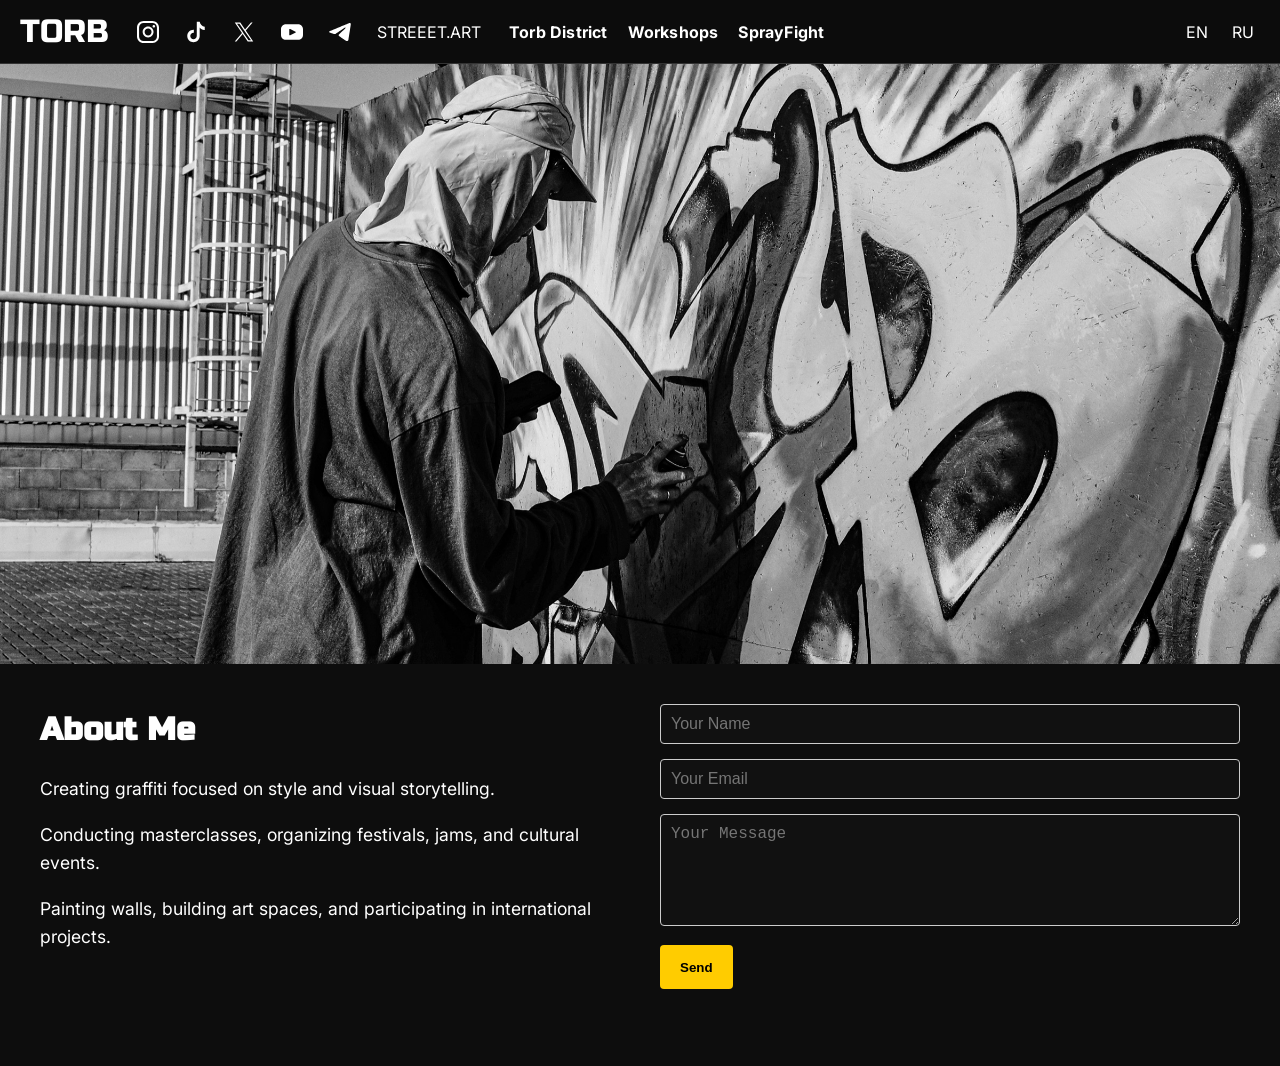
==== index.html @ d8ddc33f "Remove selected homepage carousel photos" ====
<!DOCTYPE html>
<html lang="en">
<head>
<meta charset="UTF-8" />
<meta name="viewport" content="width=device-width, initial-scale=1" />
<title>TORB — Graffiti Artist | Workshops & SprayFight</title>
<link rel="icon" href="favicon.webp" type="image/png" />
<link rel="apple-touch-icon" href="favicon.webp">
<meta name="theme-color" content="#000000" />
<meta name="google-site-verification" content="ERMoFBb7qqe_GTZfEtqPNpp0pk1r8hO4a1WRg-1dMgc" />
<meta name="description" content="TORB — graffiti artist. Workshops, festivals, SprayFight system, Torb District." />
<meta property="og:title" content="TORB — Graffiti Artist" />
<meta property="og:description" content="Workshops, festivals, SprayFight system, Torb District." />
<meta property="og:image" content="https://www.trbkwsk.com/festival5.jpg" />
<meta property="og:url" content="https://www.trbkwsk.com/" />
<link rel="canonical" href="https://www.trbkwsk.com/" />
<link href="https://fonts.googleapis.com/css2?family=Russo+One&family=Inter:wght@300;400;700&display=swap" rel="stylesheet" />

<style>
:root { --accent:#ffcc00; --line:#333; }

body {
  margin: 0;
  padding: 0;
  background: #0d0d0d;
  color: #fff;
  font-family: 'Inter', sans-serif;
  overflow-x: hidden;
}

/* ===== HEADER ===== */
header {
  display: flex;
  align-items: center;
  justify-content: space-between;
  padding: 12px 20px;
  border-bottom: 1px solid var(--line);
  flex-wrap: wrap;
  background: rgba(13,13,13,.85);
  backdrop-filter: blur(6px);
  position: sticky;
  top: 0;
  z-index: 1000;
}

/* left cluster: logo + socials + links */
.header-left {
  display: flex;
  align-items: center;
  gap: 20px;
  flex-wrap: wrap;
}

.logo {
  font-family: 'Russo One', sans-serif;
  font-size: 2rem;
  color: #fff;
  text-decoration: none;
  white-space: nowrap;
}
.logo:hover { color: var(--accent); }

/* socials */
.socials {
  display: flex;
  align-items: center;
  gap: 10px;
}
.socials a.icon-link, .mobile-socials a.icon-link{
  display:inline-flex; align-items:center; justify-content:center;
  width:38px; height:38px; border-radius:50%;
  color:#fff; text-decoration:none;
  transition: color .2s, background-color .2s, transform .1s;
}
.socials a.icon-link:hover, .mobile-socials a.icon-link:hover{
  color:var(--accent); background:rgba(255,204,0,.08);
}
.socials a.icon-link:active, .mobile-socials a.icon-link:active{ transform:scale(.96); }

.icon {
  width:22px; height:22px; display:inline-block;
  background-color: currentColor;
  -webkit-mask: var(--icon) no-repeat center / contain;
          mask: var(--icon) no-repeat center / contain;
}

.socials a.text-link, .mobile-socials a.text-link{
  color:#fff; text-decoration:none; font-size:1rem; padding:5px 8px; transition:color .2s;
}
.socials a.text-link:hover, .mobile-socials a.text-link:hover{ color:var(--accent); }
.socials a.text-link:visited, .mobile-socials a.text-link:visited{ color:#fff; }

/* nav links */
.sprayfight-link{
  font:700 1rem/1 'Inter',sans-serif;
  color:#fff; text-decoration:none; letter-spacing:.2px; transition:color .2s;
  white-space:nowrap;
}
.sprayfight-link:hover{ color:var(--accent); }

/* languages */
.language-switch{ display:flex; align-items:center; gap:12px; white-space:nowrap; }
.language-switch a{
  color:#fff; text-decoration:none; font-size:1rem; padding:4px 6px; transition:.2s;
}
.language-switch a:hover{ color:var(--accent); }

/* ===== SLIDER ===== */
.slider-container {
  position: relative;
  width: 100%;
  height: 600px;
  overflow: hidden;
  margin: 0 auto;
}
.slide {
  position: absolute;
  inset: 0;
  background-size: cover;
  background-position: center;
  opacity: 0;
  transition: opacity 0.8s ease;
}
.slide.active { opacity: 1; z-index: 1; }

/* ===== CONTENT ===== */
.content-section {
  display: flex;
  flex-wrap: wrap;
  padding: 40px;
  gap: 40px;
}
.about { flex: 1 1 400px; font-size: 1.1rem; line-height: 1.6; }
.about h2 {
  font-family: 'Russo One', sans-serif; font-size: 2rem; margin: 0 0 20px; color: #fff; text-align: left;
}
.contact-form { flex: 1 1 400px; }
.contact-form input, .contact-form textarea {
  width: 100%; margin-bottom: 15px; padding: 10px; font-size: 1rem; border-radius: 4px; border: 1px solid #ccc; box-sizing: border-box;
  background:#111; color:#fff;
}
.contact-form input:focus, .contact-form textarea:focus{ border-color:#777; }
.contact-form button{
  padding:12px 20px; background:var(--accent); color:#000; border:none; cursor:pointer; font-weight:700; transition:.2s;
}
.contact-form button:hover{ background:#e6b800; }

/* ===== MOBILE ===== */
.mobile-socials {
  display: none;
  justify-content: center;
  flex-wrap: wrap;
  gap: 10px;
  padding: 20px;
  box-sizing: border-box;
}

/* burger button */
.burger{
  display:none; align-items:center; justify-content:center;
  width:38px; height:38px; border-radius:8px;
  background:#111; color:#fff; border:1px solid var(--line);
  cursor:pointer; transition:transform .15s, background-color .2s, color .2s;
}
.burger:active{ transform:scale(.96); }
.burger[aria-expanded="true"]{ background:#151515; }

/* mobile slide menu */
.mobile-menu{
  position: fixed; top: 60px;
  right: 0; left: 0;
  background: rgba(13,13,13,.96);
  backdrop-filter: blur(8px);
  border-top: 1px solid var(--line);
  display: flex; flex-direction: column;
  gap: 10px; padding: 14px 16px; z-index: 1001;
}
/* гарантированно скрыто по умолчанию */
.mobile-menu[hidden]{ display:none !important; }

.mobile-menu a{
  color:#fff; text-decoration:none; font:700 1.05rem/1.3 'Inter', sans-serif;
  padding:10px 6px; border-radius:6px; transition: color .2s, background-color .2s;
}
.mobile-menu a:hover{ color:var(--accent); background:rgba(255,204,0,.08); }

@media (max-width: 900px) {
  .slider-container { height: 400px; }
  .content-section { flex-direction: column; padding: 24px; gap: 24px; }
  .mobile-socials { display: flex; }
  .socials { display: none; }

  /* показываем сендвич, скрываем десктопные вкладки */
  .burger{ display:inline-flex; }
  .header-left .sprayfight-link{ display:none; }
  .header-left{ gap:12px; }
  .logo{ order:1; }
  .burger{ order:0; }
  .language-switch{ display:flex; }
}
@media (max-width: 500px) {
  .slider-container { height: 300px; }
}

.reveal {
  opacity: 0;
  transform: translateY(30px);
  transition: opacity 0.6s ease, transform 0.6s ease;
}
.reveal.visible {
  opacity: 1;
  transform: translateY(0);
}
</style>
<link rel="stylesheet" href="shared.css" />

<link rel="alternate" hreflang="en" href="https://www.trbkwsk.com/index.html" />
<link rel="alternate" hreflang="ru" href="https://www.trbkwsk.com/index-ru.html" />
<!-- Yandex.Metrika counter -->
<script type="text/javascript">
    (function(m,e,t,r,i,k,a){
        m[i]=m[i]||function(){(m[i].a=m[i].a||[]).push(arguments)};
        m[i].l=1*new Date();
        for (var j = 0; j < document.scripts.length; j++) {if (document.scripts[j].src === r) { return; }}
        k=e.createElement(t),a=e.getElementsByTagName(t)[0],k.async=1,k.src=r,a.parentNode.insertBefore(k,a)
    })(window, document,'script','https://mc.yandex.ru/metrika/tag.js?id=108789136', 'ym');
    ym(108789136, 'init', {ssr:true, webvisor:true, clickmap:true, ecommerce:"dataLayer", referrer: document.referrer, url: location.href, accurateTrackBounce:true, trackLinks:true});
</script>
<noscript><div><img src="https://mc.yandex.ru/watch/108789136" style="position:absolute; left:-9999px;" alt="" /></div></noscript>
<!-- /Yandex.Metrika counter -->
<script>
if (!sessionStorage.getItem('lang-checked')) {
  sessionStorage.setItem('lang-checked', '1');
  fetch('https://ipapi.co/country/')
    .then(r => r.text())
    .then(country => {
      if (country.trim() === 'RU') {
        window.location.href = '/index-ru.html';
      }
    })
    .catch(() => {});
}
</script>
</head>
<body>

<header>
  <div class="header-left">
    <button class="burger" aria-label="Open menu" aria-expanded="false" aria-controls="mobile-menu">☰</button>
    <a href="index.html" class="logo">TORB</a>

    <div class="socials" aria-label="Social links">
      <a class="icon-link" href="https://www.instagram.com/trbkwsk/" target="_blank" rel="noopener noreferrer" aria-label="Instagram">
        <span class="icon" style="--icon: url('instagram.svg');"></span>
      </a>
      <a class="icon-link" href="https://www.tiktok.com/@trbkwsk" target="_blank" rel="noopener noreferrer" aria-label="TikTok">
        <span class="icon" style="--icon: url('tiktok.svg');"></span>
      </a>
      <a class="icon-link" href="https://x.com/trbkwsk?s=21" target="_blank" rel="noopener noreferrer" aria-label="X">
        <span class="icon" style="--icon: url('x.svg');"></span>
      </a>
      <a class="icon-link" href="https://youtube.com/@trbkwsk" target="_blank" rel="noopener noreferrer" aria-label="YouTube">
        <span class="icon" style="--icon: url('youtube.svg');"></span>
      </a>
      <a class="icon-link" href="https://t.me/trbkwskalsoknownastorb" target="_blank" rel="noopener noreferrer" aria-label="Telegram">
        <span class="icon" style="--icon: url('telegram.svg');"></span>
      </a>
      <a href="https://streeet.art/@trbkwsk" target="_blank" rel="noopener noreferrer" class="text-link">STREEET.ART</a>
    </div>

    <!-- new sections -->
    <a href="torb-district.html" class="sprayfight-link">Torb District</a>
    <a href="workshops.html" class="sprayfight-link">Workshops</a>
    <a href="sprayfight.html" class="sprayfight-link">SprayFight</a>
  </div>

  <div class="language-switch">
    <!-- EN RU порядок, EN активен -->
  <a href="index.html" aria-current="page">EN</a>
  <a href="index-ru.html">RU</a>
</div>
</header>

<!-- Mobile slide menu (по умолчанию скрыто) -->
<nav id="mobile-menu" class="mobile-menu" hidden>
  <a href="torb-district.html">Torb District</a>
  <a href="workshops.html">Workshops</a>
  <a href="sprayfight.html">SprayFight System</a>
</nav>

<!-- Slider -->
<div class="slider-container">
  <div class="slide active" style="background-image: url('festival5.jpg');"></div>
  <div class="slide" data-bg="festival6.jpg"></div>
  <div class="slide" data-bg="festival7.jpg"></div>
</div>

<!-- About & Contact -->
<div class="content-section reveal">
 <div class="about reveal">
  <h2>About Me</h2>
  <p>Creating graffiti focused on style and visual storytelling.</p>
  <p>Conducting masterclasses, organizing festivals, jams, and cultural events.</p>
  <p>Painting walls, building art spaces, and participating in international projects.</p>
</div>

  <form class="contact-form" id="contact" data-contact-form data-endpoint="https://ultrat0rb.trbkwsk.com:8443/api/contact" data-sending-text="Sending..." data-required-text="Fill all fields" data-success-text="Message sent. I will get back to you soon." data-error-text="Could not send the message. Please try Telegram or Instagram.">
    <input type="text" name="name" placeholder="Your Name" autocomplete="name" required>
    <input type="email" name="email" placeholder="Your Email" autocomplete="email" required>
    <textarea name="message" rows="5" placeholder="Your Message" required></textarea>
    <button type="submit">Send</button>
    <p class="form-status" data-form-status role="status" aria-live="polite"></p>
  </form>
</div>

<!-- Mobile socials -->
<div class="mobile-socials" aria-label="Social links">
  <a class="icon-link" href="https://www.instagram.com/trbkwsk/" target="_blank" rel="noopener noreferrer" aria-label="Instagram">
    <span class="icon" style="--icon: url('instagram.svg');"></span>
  </a>
  <a class="icon-link" href="https://www.tiktok.com/@trbkwsk" target="_blank" rel="noopener noreferrer" aria-label="TikTok">
    <span class="icon" style="--icon: url('tiktok.svg');"></span>
  </a>
  <a class="icon-link" href="https://x.com/trbkwsk?s=21" target="_blank" rel="noopener noreferrer" aria-label="X">
    <span class="icon" style="--icon: url('x.svg');"></span>
  </a>
  <a class="icon-link" href="https://youtube.com/@trbkwsk" target="_blank" rel="noopener noreferrer" aria-label="YouTube">
    <span class="icon" style="--icon: url('youtube.svg');"></span>
  </a>
  <a class="icon-link" href="https://t.me/trbkwskalsoknownastorb" target="_blank" rel="noopener noreferrer" aria-label="Telegram">
    <span class="icon" style="--icon: url('telegram.svg');"></span>
  </a>
  <a href="https://streeet.art/@trbkwsk" target="_blank" rel="noopener noreferrer" class="text-link">STREEET.ART</a>
</div>

<script>
/* slider */
const slides = document.querySelectorAll('.slide');
let index = 0;
setInterval(() => {
  slides.forEach(s => s.classList.remove('active'));
  index = (index + 1) % slides.length;
  const next = slides[index];
  if (next.dataset.bg) { next.style.backgroundImage = "url('" + next.dataset.bg + "')"; delete next.dataset.bg; }
  next.classList.add('active');
}, 5000);

/* burger menu */
const burger = document.querySelector('.burger');
const mobileMenu = document.getElementById('mobile-menu');

if (burger && mobileMenu) {
  burger.addEventListener('click', () => {
    const open = burger.getAttribute('aria-expanded') === 'true';
    burger.setAttribute('aria-expanded', String(!open));
    mobileMenu.hidden = open; // скрыть/показать
    document.body.style.overflow = open ? '' : 'hidden'; // блок скролла при открытом меню
  });

  // авто-закрытие по клику на ссылку
  mobileMenu.addEventListener('click', (e) => {
    if (e.target.tagName === 'A') {
      burger.setAttribute('aria-expanded', 'false');
      mobileMenu.hidden = true;
      document.body.style.overflow = '';
    }
  });
}
</script>

<script src="contact.js"></script>

<script>
const observer = new IntersectionObserver((entries) => {
  entries.forEach(e => { if (e.isIntersecting) { e.target.classList.add('visible'); } });
}, { threshold: 0.15 });
document.querySelectorAll('.reveal').forEach(el => observer.observe(el));
</script>
</body>
</html>
---- shared.css ----
:root {
  --accent: #ffcc00;
  --line: #333;
}

.contact-form {
  flex: 1 1 400px;
}

.contact-form input,
.contact-form textarea {
  width: 100%;
  margin-bottom: 15px;
  padding: 10px;
  font-size: 1rem;
  border-radius: 4px;
  border: 1px solid #ccc;
  box-sizing: border-box;
  background: #111;
  color: #fff;
}

.contact-form input:focus,
.contact-form textarea:focus {
  outline: 2px solid rgba(255, 204, 0, .35);
  outline-offset: 1px;
  border-color: var(--accent);
}

.contact-form button {
  min-height: 44px;
  padding: 12px 20px;
  background: var(--accent);
  color: #000;
  border: none;
  border-radius: 4px;
  cursor: pointer;
  font-weight: 700;
  transition: background-color .2s, opacity .2s;
}

.contact-form button:hover {
  background: #e6b800;
}

.contact-form button:disabled {
  cursor: wait;
  opacity: .7;
}

.form-status {
  min-height: 1.4em;
  margin: 10px 0 0;
  color: var(--accent);
}

.form-status.error {
  color: #ff7777;
}
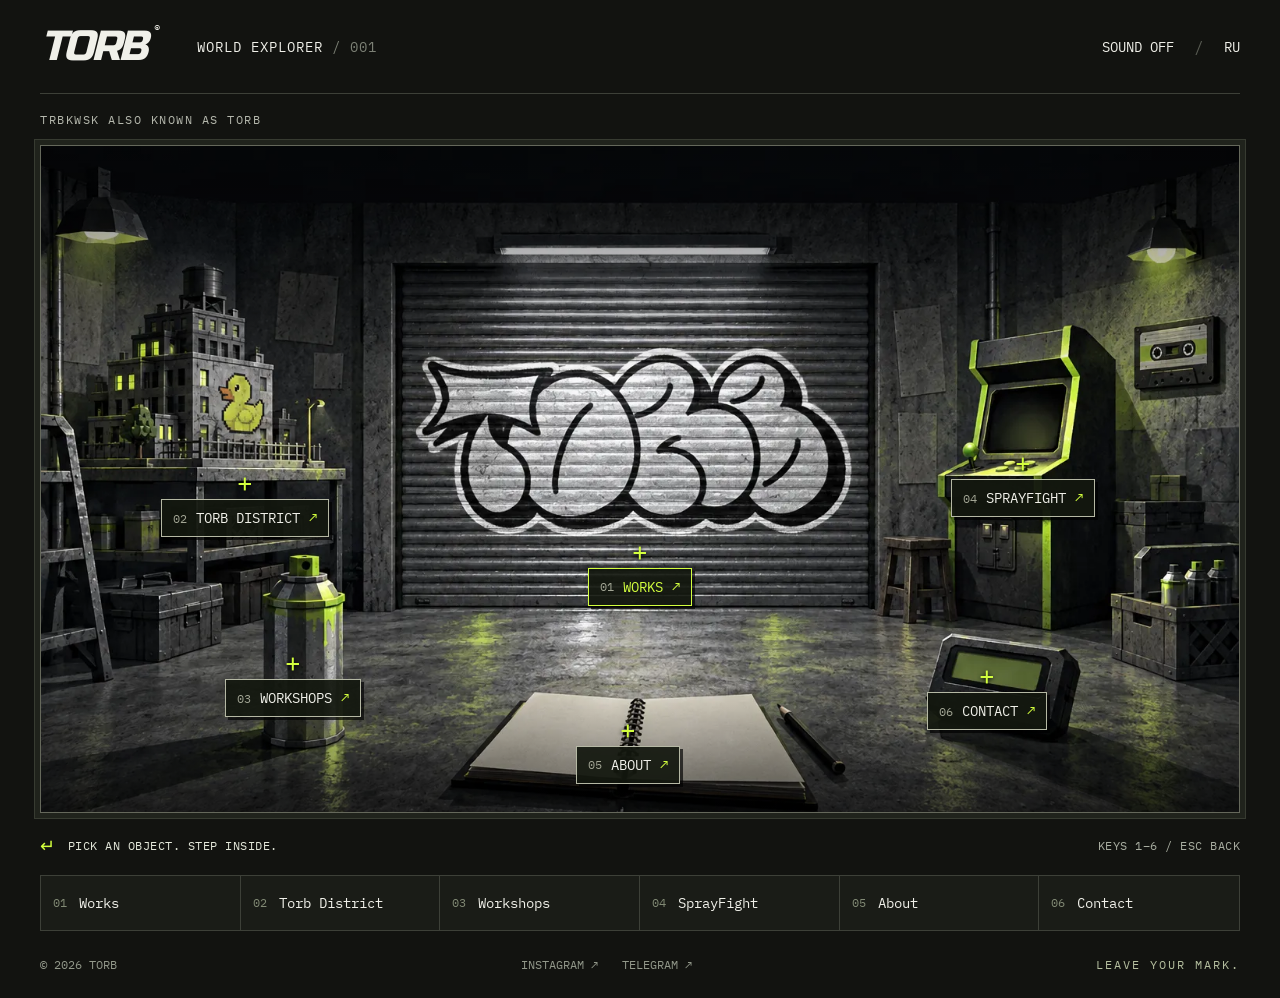
==== commit 42852336: "Replace home page with TORB WORLD explorer New interactive home (EN index.html / RU index-ru.html) b" ====
--- a/index.html
+++ b/index.html
@@ -3,378 +3,67 @@
 <head>
 <meta charset="UTF-8" />
 <meta name="viewport" content="width=device-width, initial-scale=1" />
-<title>TORB — Graffiti Artist | Workshops & SprayFight</title>
-<link rel="icon" href="favicon.webp" type="image/png" />
-<link rel="apple-touch-icon" href="favicon.webp">
-<meta name="theme-color" content="#000000" />
+<title>TORB WORLD — Graffiti, Torb District, Workshops & SprayFight</title>
+<link rel="icon" href="favicon.webp" type="image/webp" />
+<link rel="apple-touch-icon" href="favicon.webp" />
+<meta name="theme-color" content="#111310" />
 <meta name="google-site-verification" content="ERMoFBb7qqe_GTZfEtqPNpp0pk1r8hO4a1WRg-1dMgc" />
-<meta name="description" content="TORB — graffiti artist. Workshops, festivals, SprayFight system, Torb District." />
-<meta property="og:title" content="TORB — Graffiti Artist" />
-<meta property="og:description" content="Workshops, festivals, SprayFight system, Torb District." />
-<meta property="og:image" content="https://www.trbkwsk.com/festival5.jpg" />
-<meta property="og:url" content="https://www.trbkwsk.com/" />
-<link rel="canonical" href="https://www.trbkwsk.com/" />
-<link href="https://fonts.googleapis.com/css2?family=Russo+One&family=Inter:wght@300;400;700&display=swap" rel="stylesheet" />
-
-<style>
-:root { --accent:#ffcc00; --line:#333; }
-
-body {
-  margin: 0;
-  padding: 0;
-  background: #0d0d0d;
-  color: #fff;
-  font-family: 'Inter', sans-serif;
-  overflow-x: hidden;
-}
-
-/* ===== HEADER ===== */
-header {
-  display: flex;
-  align-items: center;
-  justify-content: space-between;
-  padding: 12px 20px;
-  border-bottom: 1px solid var(--line);
-  flex-wrap: wrap;
-  background: rgba(13,13,13,.85);
-  backdrop-filter: blur(6px);
-  position: sticky;
-  top: 0;
-  z-index: 1000;
-}
-
-/* left cluster: logo + socials + links */
-.header-left {
-  display: flex;
-  align-items: center;
-  gap: 20px;
-  flex-wrap: wrap;
-}
-
-.logo {
-  font-family: 'Russo One', sans-serif;
-  font-size: 2rem;
-  color: #fff;
-  text-decoration: none;
-  white-space: nowrap;
-}
-.logo:hover { color: var(--accent); }
-
-/* socials */
-.socials {
-  display: flex;
-  align-items: center;
-  gap: 10px;
-}
-.socials a.icon-link, .mobile-socials a.icon-link{
-  display:inline-flex; align-items:center; justify-content:center;
-  width:38px; height:38px; border-radius:50%;
-  color:#fff; text-decoration:none;
-  transition: color .2s, background-color .2s, transform .1s;
-}
-.socials a.icon-link:hover, .mobile-socials a.icon-link:hover{
-  color:var(--accent); background:rgba(255,204,0,.08);
-}
-.socials a.icon-link:active, .mobile-socials a.icon-link:active{ transform:scale(.96); }
-
-.icon {
-  width:22px; height:22px; display:inline-block;
-  background-color: currentColor;
-  -webkit-mask: var(--icon) no-repeat center / contain;
-          mask: var(--icon) no-repeat center / contain;
-}
-
-.socials a.text-link, .mobile-socials a.text-link{
-  color:#fff; text-decoration:none; font-size:1rem; padding:5px 8px; transition:color .2s;
-}
-.socials a.text-link:hover, .mobile-socials a.text-link:hover{ color:var(--accent); }
-.socials a.text-link:visited, .mobile-socials a.text-link:visited{ color:#fff; }
-
-/* nav links */
-.sprayfight-link{
-  font:700 1rem/1 'Inter',sans-serif;
-  color:#fff; text-decoration:none; letter-spacing:.2px; transition:color .2s;
-  white-space:nowrap;
-}
-.sprayfight-link:hover{ color:var(--accent); }
-
-/* languages */
-.language-switch{ display:flex; align-items:center; gap:12px; white-space:nowrap; }
-.language-switch a{
-  color:#fff; text-decoration:none; font-size:1rem; padding:4px 6px; transition:.2s;
-}
-.language-switch a:hover{ color:var(--accent); }
-
-/* ===== SLIDER ===== */
-.slider-container {
-  position: relative;
-  width: 100%;
-  height: 600px;
-  overflow: hidden;
-  margin: 0 auto;
-}
-.slide {
-  position: absolute;
-  inset: 0;
-  background-size: cover;
-  background-position: center;
-  opacity: 0;
-  transition: opacity 0.8s ease;
-}
-.slide.active { opacity: 1; z-index: 1; }
-
-/* ===== CONTENT ===== */
-.content-section {
-  display: flex;
-  flex-wrap: wrap;
-  padding: 40px;
-  gap: 40px;
-}
-.about { flex: 1 1 400px; font-size: 1.1rem; line-height: 1.6; }
-.about h2 {
-  font-family: 'Russo One', sans-serif; font-size: 2rem; margin: 0 0 20px; color: #fff; text-align: left;
-}
-.contact-form { flex: 1 1 400px; }
-.contact-form input, .contact-form textarea {
-  width: 100%; margin-bottom: 15px; padding: 10px; font-size: 1rem; border-radius: 4px; border: 1px solid #ccc; box-sizing: border-box;
-  background:#111; color:#fff;
-}
-.contact-form input:focus, .contact-form textarea:focus{ border-color:#777; }
-.contact-form button{
-  padding:12px 20px; background:var(--accent); color:#000; border:none; cursor:pointer; font-weight:700; transition:.2s;
-}
-.contact-form button:hover{ background:#e6b800; }
-
-/* ===== MOBILE ===== */
-.mobile-socials {
-  display: none;
-  justify-content: center;
-  flex-wrap: wrap;
-  gap: 10px;
-  padding: 20px;
-  box-sizing: border-box;
-}
-
-/* burger button */
-.burger{
-  display:none; align-items:center; justify-content:center;
-  width:38px; height:38px; border-radius:8px;
-  background:#111; color:#fff; border:1px solid var(--line);
-  cursor:pointer; transition:transform .15s, background-color .2s, color .2s;
-}
-.burger:active{ transform:scale(.96); }
-.burger[aria-expanded="true"]{ background:#151515; }
-
-/* mobile slide menu */
-.mobile-menu{
-  position: fixed; top: 60px;
-  right: 0; left: 0;
-  background: rgba(13,13,13,.96);
-  backdrop-filter: blur(8px);
-  border-top: 1px solid var(--line);
-  display: flex; flex-direction: column;
-  gap: 10px; padding: 14px 16px; z-index: 1001;
-}
-/* гарантированно скрыто по умолчанию */
-.mobile-menu[hidden]{ display:none !important; }
-
-.mobile-menu a{
-  color:#fff; text-decoration:none; font:700 1.05rem/1.3 'Inter', sans-serif;
-  padding:10px 6px; border-radius:6px; transition: color .2s, background-color .2s;
-}
-.mobile-menu a:hover{ color:var(--accent); background:rgba(255,204,0,.08); }
-
-@media (max-width: 900px) {
-  .slider-container { height: 400px; }
-  .content-section { flex-direction: column; padding: 24px; gap: 24px; }
-  .mobile-socials { display: flex; }
-  .socials { display: none; }
-
-  /* показываем сендвич, скрываем десктопные вкладки */
-  .burger{ display:inline-flex; }
-  .header-left .sprayfight-link{ display:none; }
-  .header-left{ gap:12px; }
-  .logo{ order:1; }
-  .burger{ order:0; }
-  .language-switch{ display:flex; }
-}
-@media (max-width: 500px) {
-  .slider-container { height: 300px; }
-}
-
-.reveal {
-  opacity: 0;
-  transform: translateY(30px);
-  transition: opacity 0.6s ease, transform 0.6s ease;
-}
-.reveal.visible {
-  opacity: 1;
-  transform: translateY(0);
-}
-</style>
-<link rel="stylesheet" href="shared.css" />
-
-<link rel="alternate" hreflang="en" href="https://www.trbkwsk.com/index.html" />
-<link rel="alternate" hreflang="ru" href="https://www.trbkwsk.com/index-ru.html" />
-<!-- Yandex.Metrika counter -->
-<script type="text/javascript">
-    (function(m,e,t,r,i,k,a){
-        m[i]=m[i]||function(){(m[i].a=m[i].a||[]).push(arguments)};
-        m[i].l=1*new Date();
-        for (var j = 0; j < document.scripts.length; j++) {if (document.scripts[j].src === r) { return; }}
-        k=e.createElement(t),a=e.getElementsByTagName(t)[0],k.async=1,k.src=r,a.parentNode.insertBefore(k,a)
-    })(window, document,'script','https://mc.yandex.ru/metrika/tag.js?id=108789136', 'ym');
-    ym(108789136, 'init', {ssr:true, webvisor:true, clickmap:true, ecommerce:"dataLayer", referrer: document.referrer, url: location.href, accurateTrackBounce:true, trackLinks:true});
-</script>
-<noscript><div><img src="https://mc.yandex.ru/watch/108789136" style="position:absolute; left:-9999px;" alt="" /></div></noscript>
-<!-- /Yandex.Metrika counter -->
-<script>
-if (!sessionStorage.getItem('lang-checked')) {
-  sessionStorage.setItem('lang-checked', '1');
-  fetch('https://ipapi.co/country/')
-    .then(r => r.text())
-    .then(country => {
-      if (country.trim() === 'RU') {
-        window.location.href = '/index-ru.html';
-      }
-    })
-    .catch(() => {});
-}
-</script>
+<meta name="description" content="The world of TORB: graffiti, Torb District, workshops and SprayFight." />
+<meta property="og:type" content="website" />
+<meta property="og:title" content="TORB WORLD" />
+<meta property="og:description" content="The world of TORB: graffiti, Torb District, workshops and SprayFight." />
+<meta property="og:image" content="https://www.torb.website/scene-v2.png" />
+<meta property="og:url" content="https://www.torb.website/" />
+<link rel="canonical" href="https://www.torb.website/" />
+<link rel="alternate" hreflang="en" href="https://www.torb.website/index.html" />
+<link rel="alternate" hreflang="ru" href="https://www.torb.website/index-ru.html" />
+<link rel="alternate" hreflang="x-default" href="https://www.torb.website/" />
+<link rel="preload" as="image" href="scene-v2.webp" />
+<link rel="stylesheet" href="world.css" />
+<script src="contact.js" defer></script>
+<script src="world.js" defer></script>
 </head>
 <body>
-
-<header>
-  <div class="header-left">
-    <button class="burger" aria-label="Open menu" aria-expanded="false" aria-controls="mobile-menu">☰</button>
-    <a href="index.html" class="logo">TORB</a>
-
-    <div class="socials" aria-label="Social links">
-      <a class="icon-link" href="https://www.instagram.com/trbkwsk/" target="_blank" rel="noopener noreferrer" aria-label="Instagram">
-        <span class="icon" style="--icon: url('instagram.svg');"></span>
-      </a>
-      <a class="icon-link" href="https://www.tiktok.com/@trbkwsk" target="_blank" rel="noopener noreferrer" aria-label="TikTok">
-        <span class="icon" style="--icon: url('tiktok.svg');"></span>
-      </a>
-      <a class="icon-link" href="https://x.com/trbkwsk?s=21" target="_blank" rel="noopener noreferrer" aria-label="X">
-        <span class="icon" style="--icon: url('x.svg');"></span>
-      </a>
-      <a class="icon-link" href="https://youtube.com/@trbkwsk" target="_blank" rel="noopener noreferrer" aria-label="YouTube">
-        <span class="icon" style="--icon: url('youtube.svg');"></span>
-      </a>
-      <a class="icon-link" href="https://t.me/trbkwskalsoknownastorb" target="_blank" rel="noopener noreferrer" aria-label="Telegram">
-        <span class="icon" style="--icon: url('telegram.svg');"></span>
-      </a>
-      <a href="https://streeet.art/@trbkwsk" target="_blank" rel="noopener noreferrer" class="text-link">STREEET.ART</a>
-    </div>
-
-    <!-- new sections -->
-    <a href="torb-district.html" class="sprayfight-link">Torb District</a>
-    <a href="workshops.html" class="sprayfight-link">Workshops</a>
-    <a href="sprayfight.html" class="sprayfight-link">SprayFight</a>
+  <div class="shell">
+    <header class="toolbar">
+      <a class="wordmark" href="index.html" aria-label="TORB WORLD">TORB<span>&reg;</span></a>
+      <span class="system-title">WORLD EXPLORER <span class="version">/ 001</span></span>
+      <div class="controls"><button id="sound" aria-pressed="false" aria-label="Enable sound">SOUND OFF</button><span class="divider">/</span><button id="language" aria-label="Переключить на русский">RU</button></div>
+    </header>
+    <main>
+      <div class="scene-header"><span>TRBKWSK ALSO KNOWN AS TORB</span></div>
+      <section class="viewport" aria-label="TORB studio">
+        <div class="scene" id="scene">
+          <picture>
+            <source srcset="scene-v2.webp" type="image/webp" />
+            <img class="scene-art" src="scene-v2.png" width="1536" height="1024" fetchpriority="high" alt="TORB studio at night: artwork on a roller shutter, spray can, house, sketchbook, arcade machine and pager" />
+          </picture>
+          <div class="scene-shade"></div>
+          <nav class="hotspots" aria-label="Studio sections">
+            <button class="hotspot works" data-section="works"><span class="target">+</span><span class="hot-label"><i>01</i> <span data-ru="&#1056;&#1040;&#1041;&#1054;&#1058;&#1067;" data-en="WORKS">WORKS</span><b>&#8599;</b></span></button>
+            <button class="hotspot district" data-section="district"><span class="target">+</span><span class="hot-label"><i>02</i> TORB DISTRICT<b>&#8599;</b></span></button>
+            <button class="hotspot workshops" data-section="workshops"><span class="target">+</span><span class="hot-label"><i>03</i> WORKSHOPS<b>&#8599;</b></span></button>
+            <button class="hotspot fight" data-section="fight"><span class="target">+</span><span class="hot-label"><i>04</i> SPRAYFIGHT<b>&#8599;</b></span></button>
+            <button class="hotspot about" data-section="about"><span class="target">+</span><span class="hot-label"><i>05</i> <span data-ru="&#1054;&#1041;&#1054; &#1052;&#1053;&#1045;" data-en="ABOUT">ABOUT</span><b>&#8599;</b></span></button>
+            <button class="hotspot contact" data-section="contact"><span class="target">+</span><span class="hot-label"><i>06</i> <span data-ru="&#1050;&#1054;&#1053;&#1058;&#1040;&#1050;&#1058;" data-en="CONTACT">CONTACT</span><b>&#8599;</b></span></button>
+          </nav>
+        </div>
+      </section>
+      <div class="statusbar"><span class="instruction"><span class="key">&#8629;</span><span data-ru="&#1042;&#1067;&#1041;&#1045;&#1056;&#1048; &#1055;&#1056;&#1045;&#1044;&#1052;&#1045;&#1058;. &#1047;&#1040;&#1049;&#1044;&#1048; &#1042;&#1053;&#1059;&#1058;&#1056;&#1068;." data-en="PICK AN OBJECT. STEP INSIDE.">PICK AN OBJECT. STEP INSIDE.</span></span><span class="keyboard" data-ru="&#1050;&#1051;&#1040;&#1042;&#1048;&#1064;&#1048; 1&ndash;6 / ESC &#1053;&#1040;&#1047;&#1040;&#1044;" data-en="KEYS 1&ndash;6 / ESC BACK">KEYS 1–6 / ESC BACK</span></div>
+      <nav class="quick-nav" aria-label="Quick navigation">
+        <button data-section="works"><small>01</small><span data-ru="&#1056;&#1072;&#1073;&#1086;&#1090;&#1099;" data-en="Works">Works</span></button><button data-section="district"><small>02</small>Torb District</button><button data-section="workshops"><small>03</small>Workshops</button><button data-section="fight"><small>04</small>SprayFight</button><button data-section="about"><small>05</small><span data-ru="&#1054;&#1073;&#1086; &#1084;&#1085;&#1077;" data-en="About">About</span></button><button data-section="contact"><small>06</small><span data-ru="&#1050;&#1086;&#1085;&#1090;&#1072;&#1082;&#1090;" data-en="Contact">Contact</span></button>
+      </nav>
+    </main>
+    <footer><span>&copy; <span id="year">2026</span> TORB</span><div><a href="https://www.instagram.com/trbkwsk/" target="_blank" rel="noopener noreferrer">INSTAGRAM &#8599;</a><a href="https://t.me/trbkwskalsoknownastorb" target="_blank" rel="noopener noreferrer">TELEGRAM &#8599;</a></div><span class="footer-note">LEAVE YOUR MARK.</span></footer>
   </div>
-
-  <div class="language-switch">
-    <!-- EN RU порядок, EN активен -->
-  <a href="index.html" aria-current="page">EN</a>
-  <a href="index-ru.html">RU</a>
-</div>
-</header>
-
-<!-- Mobile slide menu (по умолчанию скрыто) -->
-<nav id="mobile-menu" class="mobile-menu" hidden>
-  <a href="torb-district.html">Torb District</a>
-  <a href="workshops.html">Workshops</a>
-  <a href="sprayfight.html">SprayFight System</a>
-</nav>
-
-<!-- Slider -->
-<div class="slider-container">
-  <div class="slide active" style="background-image: url('festival5.jpg');"></div>
-  <div class="slide" data-bg="festival6.jpg"></div>
-  <div class="slide" data-bg="festival7.jpg"></div>
-</div>
-
-<!-- About & Contact -->
-<div class="content-section reveal">
- <div class="about reveal">
-  <h2>About Me</h2>
-  <p>Creating graffiti focused on style and visual storytelling.</p>
-  <p>Conducting masterclasses, organizing festivals, jams, and cultural events.</p>
-  <p>Painting walls, building art spaces, and participating in international projects.</p>
-</div>
-
-  <form class="contact-form" id="contact" data-contact-form data-endpoint="https://ultrat0rb.trbkwsk.com:8443/api/contact" data-sending-text="Sending..." data-required-text="Fill all fields" data-success-text="Message sent. I will get back to you soon." data-error-text="Could not send the message. Please try Telegram or Instagram.">
-    <input type="text" name="name" placeholder="Your Name" autocomplete="name" required>
-    <input type="email" name="email" placeholder="Your Email" autocomplete="email" required>
-    <textarea name="message" rows="5" placeholder="Your Message" required></textarea>
-    <button type="submit">Send</button>
-    <p class="form-status" data-form-status role="status" aria-live="polite"></p>
-  </form>
-</div>
-
-<!-- Mobile socials -->
-<div class="mobile-socials" aria-label="Social links">
-  <a class="icon-link" href="https://www.instagram.com/trbkwsk/" target="_blank" rel="noopener noreferrer" aria-label="Instagram">
-    <span class="icon" style="--icon: url('instagram.svg');"></span>
-  </a>
-  <a class="icon-link" href="https://www.tiktok.com/@trbkwsk" target="_blank" rel="noopener noreferrer" aria-label="TikTok">
-    <span class="icon" style="--icon: url('tiktok.svg');"></span>
-  </a>
-  <a class="icon-link" href="https://x.com/trbkwsk?s=21" target="_blank" rel="noopener noreferrer" aria-label="X">
-    <span class="icon" style="--icon: url('x.svg');"></span>
-  </a>
-  <a class="icon-link" href="https://youtube.com/@trbkwsk" target="_blank" rel="noopener noreferrer" aria-label="YouTube">
-    <span class="icon" style="--icon: url('youtube.svg');"></span>
-  </a>
-  <a class="icon-link" href="https://t.me/trbkwskalsoknownastorb" target="_blank" rel="noopener noreferrer" aria-label="Telegram">
-    <span class="icon" style="--icon: url('telegram.svg');"></span>
-  </a>
-  <a href="https://streeet.art/@trbkwsk" target="_blank" rel="noopener noreferrer" class="text-link">STREEET.ART</a>
-</div>
-
-<script>
-/* slider */
-const slides = document.querySelectorAll('.slide');
-let index = 0;
-setInterval(() => {
-  slides.forEach(s => s.classList.remove('active'));
-  index = (index + 1) % slides.length;
-  const next = slides[index];
-  if (next.dataset.bg) { next.style.backgroundImage = "url('" + next.dataset.bg + "')"; delete next.dataset.bg; }
-  next.classList.add('active');
-}, 5000);
-
-/* burger menu */
-const burger = document.querySelector('.burger');
-const mobileMenu = document.getElementById('mobile-menu');
-
-if (burger && mobileMenu) {
-  burger.addEventListener('click', () => {
-    const open = burger.getAttribute('aria-expanded') === 'true';
-    burger.setAttribute('aria-expanded', String(!open));
-    mobileMenu.hidden = open; // скрыть/показать
-    document.body.style.overflow = open ? '' : 'hidden'; // блок скролла при открытом меню
-  });
-
-  // авто-закрытие по клику на ссылку
-  mobileMenu.addEventListener('click', (e) => {
-    if (e.target.tagName === 'A') {
-      burger.setAttribute('aria-expanded', 'false');
-      mobileMenu.hidden = true;
-      document.body.style.overflow = '';
-    }
-  });
-}
-</script>
-
-<script src="contact.js"></script>
-
-<script>
-const observer = new IntersectionObserver((entries) => {
-  entries.forEach(e => { if (e.isIntersecting) { e.target.classList.add('visible'); } });
-}, { threshold: 0.15 });
-document.querySelectorAll('.reveal').forEach(el => observer.observe(el));
-</script>
+  <dialog id="window" aria-labelledby="window-title">
+    <div class="window-bar"><span id="window-path">TORB</span><button id="close" aria-label="Close window">&#10005;</button></div>
+    <div class="window-body" id="window-body"></div>
+    <div class="window-footer"><span>TORB WORLD</span><span>ESC / <span data-ru="&#1047;&#1040;&#1050;&#1056;&#1067;&#1058;&#1068;" data-en="CLOSE">CLOSE</span></span></div>
+  </dialog>
+  <noscript>
+    <p style="padding:20px">The interactive studio needs JavaScript. The site sections are available directly:</p>
+    <p style="padding:0 20px"><a href="torb-district.html">Torb District</a> &middot; <a href="workshops.html">Workshops</a> &middot; <a href="sprayfight.html">SprayFight</a></p>
+  </noscript>
 </body>
 </html>
--- a/world.css
+++ b/world.css
@@ -0,0 +1,18 @@
+@import url('https://fonts.googleapis.com/css2?family=IBM+Plex+Mono:wght@400;500;600&family=Russo+One&display=swap');
+:root{color-scheme:dark;--lime:#d3ff3e;--ink:#111310;--muted:#a7aaa2;--border:#3d4038;--font:'IBM Plex Mono',monospace}
+*{box-sizing:border-box}body{margin:0;background:#121310;color:#f0f0e9;font-family:var(--font);font-size:16px}button,a{-webkit-tap-highlight-color:transparent}button{font:inherit;cursor:pointer}a{color:inherit;text-decoration:none}button:focus-visible,a:focus-visible{outline:3px solid var(--lime);outline-offset:5px}button{color:inherit}button:hover,a:hover{color:var(--lime)}.shell{max-width:1680px;margin:auto;padding:0 40px}.toolbar{min-height:94px;display:flex;align-items:center;gap:36px;border-bottom:1px solid var(--border)}.wordmark{font-family:'Russo One',sans-serif;font-size:42px;font-style:italic;letter-spacing:-3px}.wordmark span{font-family:var(--font);font-size:14px;vertical-align:top;margin-left:8px;letter-spacing:0;font-style:normal}.system-title{font-size:14px;letter-spacing:1px}.version{color:#7c8075}.controls{margin-left:auto;display:flex;align-items:center;gap:20px}.controls button{border:0;background:none;font-size:14px;padding:12px 0}.controls button[aria-pressed=true]{color:var(--lime)}.divider{color:#585b52}.scene-header{display:flex;justify-content:space-between;padding:18px 0;font-size:12px;letter-spacing:1.5px;color:#b5b8ad}.viewport{position:relative;border:1px solid #65685b;background:#171a15;overflow:hidden;box-shadow:0 0 0 5px #20231c,0 0 0 6px #373b31}.scene{position:relative;aspect-ratio:1.8;overflow:hidden;background:#171a15}.scene-art{width:100%;height:100%;display:block;object-fit:cover;object-position:center 55%}.scene-shade{position:absolute;inset:0;background:linear-gradient(180deg,#0008,transparent 35%,transparent 80%,#0009);pointer-events:none}.scene-title{position:absolute;left:3%;top:5%;pointer-events:none}.eyebrow{font-size:12px;letter-spacing:2px;color:var(--lime)}h1{font-family:'Russo One',sans-serif;font-size:clamp(28px,4.5vw,68px);font-weight:400;line-height:.99;margin:12px 0;letter-spacing:-2px;text-shadow:0 2px 20px #000a}h1 span{color:var(--lime);padding-left:10px}.scanlines{pointer-events:none;position:absolute;inset:0;opacity:.13;background:repeating-linear-gradient(0deg,transparent 0 2px,#000 3px 4px)}.hotspot{position:absolute;display:flex;flex-direction:column;align-items:center;justify-content:flex-end;padding:0 8px 8px;border:0;background:transparent;min-width:120px;min-height:70px;transform:translate(-50%,-50%);z-index:2}.hot-label{display:flex;align-items:center;gap:9px;white-space:nowrap;padding:9px 11px;background:#13170feb;border:1px solid #b5b8a4;font-size:14px;box-shadow:3px 3px 0 #000a;transition:background .16s,transform .16s,color .16s}.hot-label i{font-size:12px;color:#a2a594;font-style:normal}.hot-label b{font-weight:400;color:var(--lime)}.target{font-size:26px;line-height:34px;width:34px;color:var(--lime);text-shadow:0 1px 4px #000;transition:transform .2s}.hotspot:hover .hot-label,.hotspot:focus-visible .hot-label{background:var(--lime);color:#12140d;transform:translateY(-4px);border-color:var(--lime)}.hotspot:hover i,.hotspot:hover b{color:#12140d}.hotspot:hover .target{transform:rotate(90deg)}.works{left:50%;top:59%;min-width:200px;min-height:150px}.works .hot-label{border-color:var(--lime);color:var(--lime)}.district{left:17%;top:54%}.workshops{left:21%;top:81%}.fight{left:82%;top:51%}.about{left:49%;top:91%}.contact{left:79%;top:83%}.coordinate{position:absolute;bottom:15px;left:20px;font-size:12px;color:#a6ab98;writing-mode:vertical-rl;transform:rotate(180deg)}.statusbar{display:flex;align-items:center;justify-content:space-between;gap:20px;padding:21px 0 18px;font-size:12px;color:#a8ada0;letter-spacing:.5px}.instruction{display:flex;align-items:center;gap:12px;color:#e4e8da}.key{color:var(--lime);font-size:18px}.quick-nav{display:grid;grid-template-columns:repeat(6,1fr);border:1px solid var(--border)}.quick-nav button{border:0;border-right:1px solid var(--border);background:#1a1c17;padding:18px 12px;text-align:left;display:flex;gap:12px;align-items:center;font-size:14px}.quick-nav button:last-child{border-right:0}.quick-nav button:hover{background:#2b3021}.quick-nav small{color:#828a75;font-size:12px}footer{display:flex;justify-content:space-between;align-items:center;gap:20px;padding:26px 0;font-size:12px;color:#92988a}footer div{display:flex;gap:24px}.footer-note{letter-spacing:2px;color:#b5bf9f}dialog{padding:0;border:1px solid #cad0b9;background:#171a13;color:#f0f1e9;width:min(1000px,calc(100% - 40px));max-height:88dvh;box-shadow:8px 8px 0 #0009;overflow:hidden}dialog[open]{display:flex;flex-direction:column;animation:roll-up .35s ease-out}dialog::backdrop{background:#050805bd;backdrop-filter:blur(7px)}.window-bar{display:flex;justify-content:space-between;align-items:center;background:#cbd0c0;color:#141810;padding:8px 10px 8px 18px;font-size:14px;letter-spacing:1px}.window-bar button{width:36px;height:34px;border:1px solid #454c39;background:#e2e5d9;color:#111;font-size:20px}.window-bar button:hover{background:var(--lime)}.window-body{padding:30px;overflow:auto}.window-body h2{font-family:'Russo One',sans-serif;font-size:clamp(30px,5vw,54px);font-weight:400;line-height:1.1;margin:4px 0 24px;letter-spacing:-1px}.window-body p{font-family:Arial,sans-serif;font-size:18px;line-height:1.65;color:#d1d5c8;max-width:700px}.window-body .kicker{font-family:var(--font);color:var(--lime);font-size:12px;letter-spacing:2px;margin:0 0 12px}.window-footer{border-top:1px solid #414736;display:flex;justify-content:space-between;padding:12px 18px;font-size:12px;color:#9ba68c}.gallery-main{background:#090b08;position:relative}.gallery-main img{display:block;width:100%;max-height:49vh;object-fit:contain}.gallery-controls{display:flex;align-items:center;justify-content:space-between;padding:14px 0;gap:12px}.gallery-controls button,.action{display:inline-flex;justify-content:center;align-items:center;background:var(--lime);color:#151b0c;border:1px solid var(--lime);padding:12px 18px;font-size:14px;font-weight:600}.gallery-controls button:hover,.action:hover{background:#e7ffa4;color:#111}.gallery-controls span{font-size:14px;color:#bec5b0}.thumbnails{display:flex;gap:10px;margin:8px 0 16px}.thumbnails button{padding:0;background:none;border:2px solid transparent;width:100px;height:66px;opacity:.55}.thumbnails button[aria-pressed=true]{border-color:var(--lime);opacity:1}.thumbnails img{width:100%;height:100%;object-fit:cover}.split{display:grid;grid-template-columns:1.05fr 1fr;gap:28px;align-items:start}.feature-image{width:100%;height:auto;max-height:460px;object-fit:cover}.split p:first-child{margin-top:0}.action{margin-top:16px}.tags{display:flex;flex-wrap:wrap;gap:8px;margin:24px 0}.tags span{border:1px solid #555e44;padding:8px 12px;font-size:14px}.rounds{display:grid;grid-template-columns:repeat(4,1fr);margin:28px 0;border:1px solid #515b42}.round{padding:22px 16px;border-right:1px solid #515b42}.round:last-child{border:0;background:var(--lime);color:#151b0c}.round small{display:block;font-size:12px}.round strong{font-family:'Russo One',sans-serif;font-size:30px;display:block;margin:18px 0}.round span{font-size:14px;line-height:1.5}.contact-links{display:grid;grid-template-columns:1fr 1fr;gap:12px;margin-top:30px}.contact-links a{border:1px solid #636e51;padding:20px;display:flex;justify-content:space-between;font-size:16px}.contact-links a:hover{background:var(--lime);color:#111}.about-sign{font-family:'Russo One',sans-serif;font-style:italic;font-size:clamp(70px,14vw,150px);color:var(--lime);letter-spacing:-8px;line-height:1.2}.image-error{font-size:16px;color:#eee;padding:20px}.scene.entering{animation:entry .4s ease-out}@keyframes roll-up{from{clip-path:inset(100% 0 0)}to{clip-path:inset(0)}}@keyframes entry{50%{filter:brightness(1.6)}}@media(min-width:1700px){.scene{max-height:820px}}@media(max-width:1000px){.shell{padding:0 22px}.toolbar{gap:20px}.scene{aspect-ratio:1.5}.quick-nav{grid-template-columns:repeat(3,1fr)}.quick-nav button:nth-child(3){border-right:0}.quick-nav button:nth-child(-n+3){border-bottom:1px solid var(--border)}.hot-label{font-size:12px;gap:6px;padding:8px}.hotspot{min-width:100px}.footer-note{display:none}.keyboard{display:none}}@media(max-width:600px){.shell{padding:0 14px}.toolbar{min-height:76px;gap:14px}.wordmark{font-size:33px}.wordmark span{font-size:12px;margin-left:5px}.system-title{font-size:12px;max-width:90px;line-height:1.5;letter-spacing:0}.version{display:none}.controls{gap:10px}.controls button{font-size:12px}.scene-header{font-size:12px;letter-spacing:0;padding:15px 0}.scene-location{display:none}.scene{aspect-ratio:1/1.12}.scene-art{object-fit:cover;object-position:50% 50%;opacity:.9}.scene-title{top:6%;left:6%}.scene-title h1{font-size:39px}.eyebrow{font-size:12px;letter-spacing:0}.hotspots{position:absolute;inset:38% 4% 6%;display:grid;grid-template-columns:1fr 1fr;gap:15px 4px;align-items:end}.hotspot{position:static;transform:none;min-width:0;min-height:0;width:100%;padding:0}.hot-label{font-size:12px;width:100%;justify-content:center;white-space:normal;text-align:center;background:#11180bf2;padding:11px 4px;gap:5px}.hot-label b{display:none}.hot-label i{font-size:12px}.target{font-size:24px}.works{grid-column:1/3}.works .hot-label{width:auto;min-width:175px}.about{order:5}.contact{order:6}.coordinate{display:none}.statusbar{font-size:12px;letter-spacing:0;padding:17px 0}.quick-nav{grid-template-columns:repeat(2,1fr)}.quick-nav button{font-size:14px;padding:16px 10px;gap:8px;border-bottom:1px solid var(--border)}.quick-nav button:nth-child(3){border-right:1px solid var(--border)}.quick-nav button:nth-child(even){border-right:0}.quick-nav button:nth-last-child(-n+2){border-bottom:0}footer{font-size:12px;align-items:flex-start;gap:15px;padding:22px 0}footer div{gap:12px;flex-wrap:wrap;justify-content:flex-end}.split{grid-template-columns:1fr}.window-body{padding:22px 18px}.window-body p{font-size:17px}dialog{width:calc(100% - 24px);max-height:92dvh}.rounds{grid-template-columns:1fr 1fr}.round:nth-child(2){border-right:0}.round:nth-child(-n+2){border-bottom:1px solid #515b42}.contact-links{grid-template-columns:1fr}.gallery-controls button{padding:12px}.gallery-controls span{font-size:12px}.window-body h2{font-size:34px}}@media(prefers-reduced-motion:reduce){*,*::before,*::after{animation:none!important;transition:none!important;scroll-behavior:auto!important}}
+@media(max-width:600px){.hotspots{grid-template-columns:1fr 1fr;grid-template-rows:repeat(3,1fr);inset:39% 4% 5%;gap:10px 6px}.works{grid-column:auto}.works .hot-label{width:100%;min-width:0}.target{line-height:25px;font-size:22px}.hot-label{min-height:40px}}
+
+/* Форма обратной связи в модалке */
+.contact-form{display:grid;gap:12px;margin-top:26px;max-width:700px}
+.contact-form input,.contact-form textarea{font:inherit;font-size:16px;color:#f0f1e9;background:#0f120c;border:1px solid #636e51;padding:14px 15px;width:100%}
+.contact-form input::placeholder,.contact-form textarea::placeholder{color:#8b9280}
+.contact-form input:focus,.contact-form textarea:focus{outline:none;border-color:var(--lime)}
+.contact-form textarea{resize:vertical;min-height:120px}
+.contact-form button{justify-self:start;background:var(--lime);color:#151b0c;border:1px solid var(--lime);padding:13px 26px;font-size:14px;font-weight:600;letter-spacing:1px}
+.contact-form button:hover{background:#e7ffa4;color:#111}
+.contact-form button:disabled{opacity:.55;cursor:default}
+.form-status{font-family:var(--font);font-size:14px;color:var(--lime);margin:0;min-height:20px}
+.form-status.error{color:#ff8b6b}
+.contact-links{margin-top:26px}
+@media(max-width:600px){.contact-form button{justify-self:stretch;text-align:center}}
